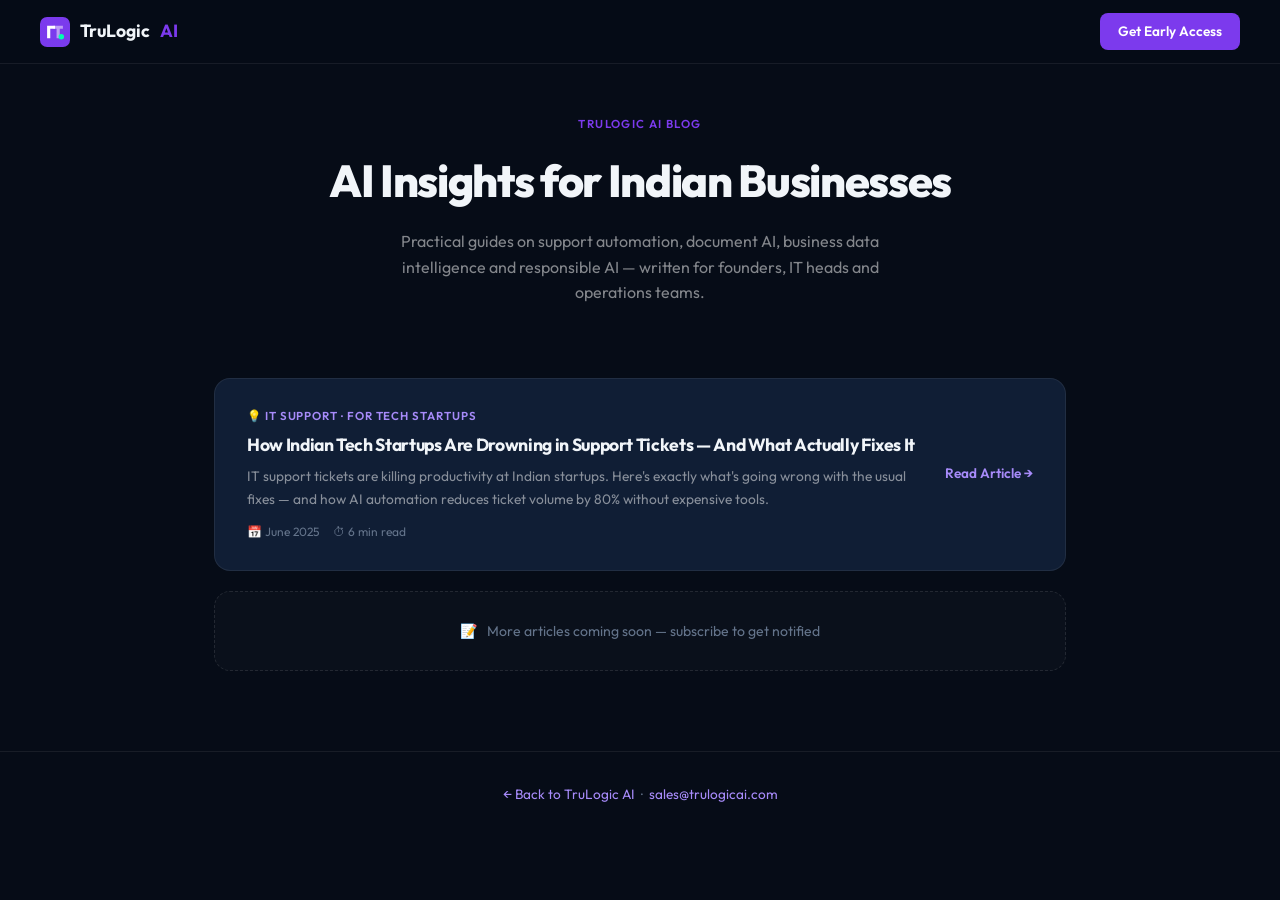
==== blog/index.html @ 50247b41 "Create index.html" ====
<!DOCTYPE html>
<html lang="en">
<head>
  <meta charset="UTF-8" />
  <meta name="viewport" content="width=device-width, initial-scale=1.0" />
  <title>Blog — AI Insights for Indian Businesses | TruLogic AI</title>
  <meta name="description" content="Practical AI insights for Indian businesses — support automation, document intelligence, business data AI, LLM governance. Written by the TruLogic AI team." />
  <meta name="robots" content="index, follow" />
  <link rel="canonical" href="https://trulogicai.com/blog/" />
  <link rel="preconnect" href="https://fonts.googleapis.com">
  <link rel="preconnect" href="https://fonts.gstatic.com" crossorigin>
  <link href="https://fonts.googleapis.com/css2?family=Outfit:wght@300;400;500;600;700;800&family=JetBrains+Mono:wght@400;500&display=swap" rel="stylesheet">
  <style>
    *,*::before,*::after{box-sizing:border-box;margin:0;padding:0}
    :root{--bg:#060C17;--surface:#0B1426;--card:#101E35;--purple:#7C3AED;--white:#F1F5F9;--muted:#64748B;--border:rgba(255,255,255,0.07);--font:'Outfit',sans-serif}
    body{font-family:var(--font);background:var(--bg);color:var(--white);line-height:1.6;overflow-x:hidden}
    a{text-decoration:none;color:inherit}
    .nav{position:fixed;top:0;left:0;right:0;z-index:100;height:64px;padding:0 40px;display:flex;align-items:center;justify-content:space-between;background:rgba(6,12,23,0.92);backdrop-filter:blur(20px);border-bottom:1px solid var(--border)}
    .nav-logo{display:flex;align-items:center;gap:10px;font-size:1.1rem;font-weight:700}
    .logo-ai{color:var(--purple)}
    .nav-cta{background:var(--purple);color:white;padding:8px 18px;border-radius:8px;font-size:0.85rem;font-weight:600}
    .container{max-width:900px;margin:0 auto;padding:0 24px}
    .blog-index-hero{padding:110px 24px 52px;text-align:center}
    .eyebrow{display:inline-block;font-size:0.72rem;font-weight:600;letter-spacing:0.12em;text-transform:uppercase;color:var(--purple);margin-bottom:12px}
    h1{font-size:clamp(1.8rem,4vw,2.8rem);font-weight:800;letter-spacing:-0.03em;margin-bottom:12px}
    .sub{font-size:1rem;color:rgba(255,255,255,0.5);max-width:480px;margin:0 auto}
    .articles{padding:20px 24px 80px;max-width:900px;margin:0 auto;display:grid;gap:20px}
    .article-card{background:var(--card);border:1px solid var(--border);border-radius:16px;padding:28px 32px;display:grid;grid-template-columns:1fr auto;gap:20px;align-items:center;transition:all 0.2s}
    .article-card:hover{border-color:rgba(124,58,237,0.35);transform:translateY(-2px)}
    .ac-cat{font-size:0.72rem;font-weight:600;letter-spacing:0.08em;text-transform:uppercase;color:#A78BFA;margin-bottom:8px}
    .ac-title{font-size:1.1rem;font-weight:700;letter-spacing:-0.02em;margin-bottom:8px;line-height:1.35}
    .ac-desc{font-size:0.86rem;color:rgba(255,255,255,0.5);line-height:1.65;margin-bottom:12px}
    .ac-meta{font-size:0.75rem;color:var(--muted);display:flex;gap:14px}
    .ac-read{display:inline-flex;align-items:center;gap:6px;font-size:0.85rem;font-weight:600;color:#A78BFA;white-space:nowrap}
    .ac-read:hover{color:#C4B5FD}
    .coming-soon{background:rgba(255,255,255,0.02);border:1px dashed rgba(255,255,255,0.1);border-radius:16px;padding:28px 32px;text-align:center;color:var(--muted);font-size:0.88rem}
    .blog-footer{border-top:1px solid var(--border);padding:32px 24px;text-align:center;font-size:0.85rem;color:var(--muted)}
    .blog-footer a{color:#A78BFA}
    @media(max-width:600px){.nav{padding:0 16px}.article-card{grid-template-columns:1fr}.ac-read{display:none}}
  </style>
</head>
<body>

  <nav class="nav">
    <a href="/" class="nav-logo">
      <svg width="30" height="30" viewBox="0 0 38 38" fill="none">
        <rect width="38" height="38" rx="9" fill="url(#bl2)"/>
        <path d="M9 11L19 11L19 15L13 15L13 27L9 27Z" fill="white"/>
        <path d="M17 11L29 11L29 15L25 15L25 27L21 27L21 15L17 15Z" fill="rgba(255,255,255,0.5)"/>
        <circle cx="27" cy="25" r="3.5" fill="#00FFB2"/>
        <defs><linearGradient id="bl2" x1="0" y1="0" x2="38" y2="38"><stop stop-color="#7C3AED"/><stop offset="1" stop-color="#2563EB"/></linearGradient></defs>
      </svg>
      TruLogic<span class="logo-ai">AI</span>
    </a>
    <a href="/#contact" class="nav-cta">Get Early Access</a>
  </nav>

  <div class="blog-index-hero">
    <div class="eyebrow">TruLogic AI Blog</div>
    <h1>AI Insights for Indian Businesses</h1>
    <p class="sub">Practical guides on support automation, document AI, business data intelligence and responsible AI — written for founders, IT heads and operations teams.</p>
  </div>

  <div class="articles">

    <a href="/blog/support-tickets-tech-startups.html" class="article-card">
      <div>
        <div class="ac-cat">💡 IT Support · For Tech Startups</div>
        <div class="ac-title">How Indian Tech Startups Are Drowning in Support Tickets — And What Actually Fixes It</div>
        <div class="ac-desc">IT support tickets are killing productivity at Indian startups. Here's exactly what's going wrong with the usual fixes — and how AI automation reduces ticket volume by 80% without expensive tools.</div>
        <div class="ac-meta">
          <span>📅 June 2025</span>
          <span>⏱ 6 min read</span>
        </div>
      </div>
      <span class="ac-read">Read Article →</span>
    </a>

    <div class="coming-soon">
      📝 &nbsp; More articles coming soon — <a href="/#contact">subscribe to get notified</a>
    </div>

  </div>

  <div class="blog-footer">
    <a href="/">← Back to TruLogic AI</a> &nbsp;·&nbsp; <a href="mailto:sales@trulogicai.com">sales@trulogicai.com</a>
  </div>

</body>
</html>
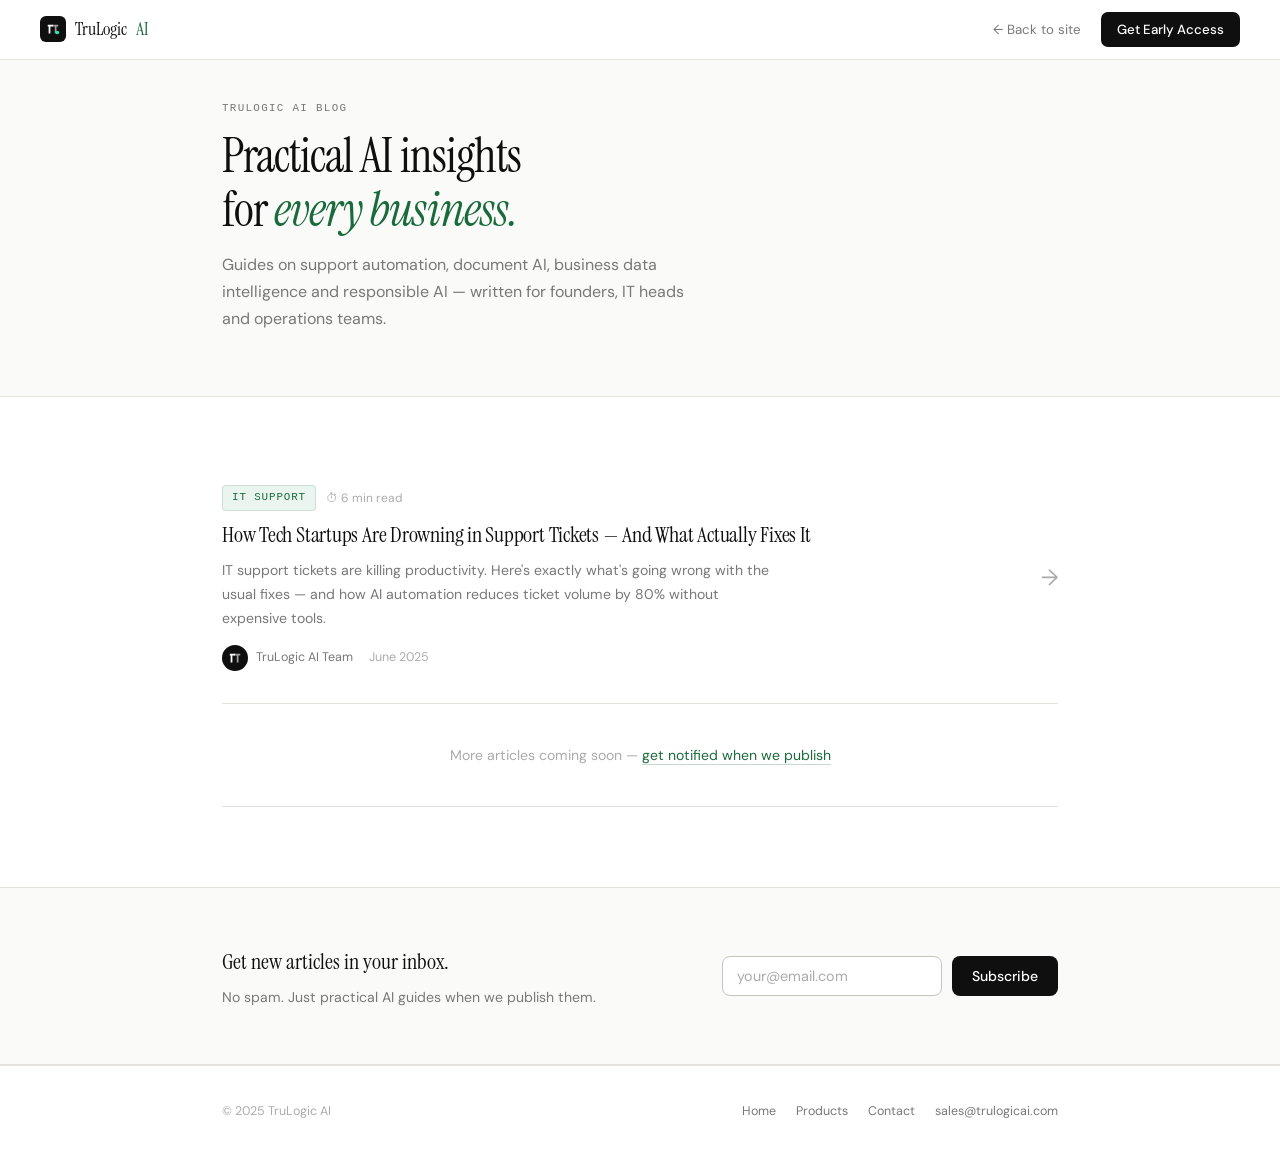
==== commit 24e4b992: "Add files via upload" ====
--- a/blog/index.html
+++ b/blog/index.html
@@ -3,88 +3,205 @@
 <head>
   <meta charset="UTF-8" />
   <meta name="viewport" content="width=device-width, initial-scale=1.0" />
-  <title>Blog — AI Insights for Indian Businesses | TruLogic AI</title>
-  <meta name="description" content="Practical AI insights for Indian businesses — support automation, document intelligence, business data AI, LLM governance. Written by the TruLogic AI team." />
+  <title>Blog — AI Insights for Every Business | TruLogic AI</title>
+  <meta name="description" content="Practical AI insights for businesses — support automation, document intelligence, business data AI, LLM governance. Written by the TruLogic AI team." />
   <meta name="robots" content="index, follow" />
   <link rel="canonical" href="https://trulogicai.com/blog/" />
+  <link rel="icon" type="image/png" href="/trulogicai-logo-square.png" />
   <link rel="preconnect" href="https://fonts.googleapis.com">
   <link rel="preconnect" href="https://fonts.gstatic.com" crossorigin>
-  <link href="https://fonts.googleapis.com/css2?family=Outfit:wght@300;400;500;600;700;800&family=JetBrains+Mono:wght@400;500&display=swap" rel="stylesheet">
+  <link href="https://fonts.googleapis.com/css2?family=Instrument+Serif:ital@0;1&family=DM+Sans:ital,opsz,wght@0,9..40,300;0,9..40,400;0,9..40,500;0,9..40,600;1,9..40,300&display=swap" rel="stylesheet">
   <style>
     *,*::before,*::after{box-sizing:border-box;margin:0;padding:0}
-    :root{--bg:#060C17;--surface:#0B1426;--card:#101E35;--purple:#7C3AED;--white:#F1F5F9;--muted:#64748B;--border:rgba(255,255,255,0.07);--font:'Outfit',sans-serif}
-    body{font-family:var(--font);background:var(--bg);color:var(--white);line-height:1.6;overflow-x:hidden}
+    :root{
+      --white:#FFFFFF;--off:#FAFAF9;--bg:#F5F4F0;
+      --ink:#0F0F0F;--ink-2:#3D3D3D;--ink-3:#787878;--ink-4:#ABABAB;
+      --border:#E4E2DC;--border-dark:#C8C5BC;
+      --accent:#1A6B3C;--accent-bg:#EBF5EF;
+      --serif:'Instrument Serif',Georgia,serif;
+      --sans:'DM Sans',system-ui,sans-serif;
+      --mono:'JetBrains Mono','Courier New',monospace;
+      --shadow:0 1px 3px rgba(0,0,0,0.06),0 1px 2px rgba(0,0,0,0.04);
+      --shadow-md:0 4px 12px rgba(0,0,0,0.08),0 2px 4px rgba(0,0,0,0.04);
+    }
+    html{scroll-behavior:smooth}
+    body{font-family:var(--sans);background:var(--white);color:var(--ink);line-height:1.6;-webkit-font-smoothing:antialiased}
     a{text-decoration:none;color:inherit}
-    .nav{position:fixed;top:0;left:0;right:0;z-index:100;height:64px;padding:0 40px;display:flex;align-items:center;justify-content:space-between;background:rgba(6,12,23,0.92);backdrop-filter:blur(20px);border-bottom:1px solid var(--border)}
-    .nav-logo{display:flex;align-items:center;gap:10px;font-size:1.1rem;font-weight:700}
-    .logo-ai{color:var(--purple)}
-    .nav-cta{background:var(--purple);color:white;padding:8px 18px;border-radius:8px;font-size:0.85rem;font-weight:600}
-    .container{max-width:900px;margin:0 auto;padding:0 24px}
-    .blog-index-hero{padding:110px 24px 52px;text-align:center}
-    .eyebrow{display:inline-block;font-size:0.72rem;font-weight:600;letter-spacing:0.12em;text-transform:uppercase;color:var(--purple);margin-bottom:12px}
-    h1{font-size:clamp(1.8rem,4vw,2.8rem);font-weight:800;letter-spacing:-0.03em;margin-bottom:12px}
-    .sub{font-size:1rem;color:rgba(255,255,255,0.5);max-width:480px;margin:0 auto}
-    .articles{padding:20px 24px 80px;max-width:900px;margin:0 auto;display:grid;gap:20px}
-    .article-card{background:var(--card);border:1px solid var(--border);border-radius:16px;padding:28px 32px;display:grid;grid-template-columns:1fr auto;gap:20px;align-items:center;transition:all 0.2s}
-    .article-card:hover{border-color:rgba(124,58,237,0.35);transform:translateY(-2px)}
-    .ac-cat{font-size:0.72rem;font-weight:600;letter-spacing:0.08em;text-transform:uppercase;color:#A78BFA;margin-bottom:8px}
-    .ac-title{font-size:1.1rem;font-weight:700;letter-spacing:-0.02em;margin-bottom:8px;line-height:1.35}
-    .ac-desc{font-size:0.86rem;color:rgba(255,255,255,0.5);line-height:1.65;margin-bottom:12px}
-    .ac-meta{font-size:0.75rem;color:var(--muted);display:flex;gap:14px}
-    .ac-read{display:inline-flex;align-items:center;gap:6px;font-size:0.85rem;font-weight:600;color:#A78BFA;white-space:nowrap}
-    .ac-read:hover{color:#C4B5FD}
-    .coming-soon{background:rgba(255,255,255,0.02);border:1px dashed rgba(255,255,255,0.1);border-radius:16px;padding:28px 32px;text-align:center;color:var(--muted);font-size:0.88rem}
-    .blog-footer{border-top:1px solid var(--border);padding:32px 24px;text-align:center;font-size:0.85rem;color:var(--muted)}
-    .blog-footer a{color:#A78BFA}
-    @media(max-width:600px){.nav{padding:0 16px}.article-card{grid-template-columns:1fr}.ac-read{display:none}}
+
+    /* NAV */
+    .nav{position:fixed;top:0;left:0;right:0;z-index:100;height:60px;background:rgba(255,255,255,0.92);backdrop-filter:blur(12px);border-bottom:1px solid var(--border);display:flex;align-items:center;justify-content:space-between;padding:0 40px}
+    .nav-logo{display:flex;align-items:center;gap:9px;font-family:var(--serif);font-size:1.1rem;color:var(--ink)}
+    .logo-mark{width:26px;height:26px;background:var(--ink);border-radius:6px;display:flex;align-items:center;justify-content:center}
+    .logo-mark svg{width:14px;height:14px}
+    .logo-ai{color:var(--accent)}
+    .nav-right{display:flex;align-items:center;gap:20px}
+    .nav-back{font-size:.83rem;color:var(--ink-3);display:flex;align-items:center;gap:5px;transition:color .15s}
+    .nav-back:hover{color:var(--ink)}
+    .nav-cta{background:var(--ink);color:var(--white);padding:7px 16px;border-radius:7px;font-size:.83rem;font-weight:500;transition:background .15s}
+    .nav-cta:hover{background:#333}
+
+    /* HERO */
+    .blog-hero{padding:100px 0 64px;border-bottom:1px solid var(--border);background:var(--off)}
+    .container{max-width:900px;margin:0 auto;padding:0 32px}
+    .eyebrow{font-family:var(--mono);font-size:.68rem;font-weight:500;letter-spacing:.12em;text-transform:uppercase;color:var(--ink-3);margin-bottom:12px;display:block}
+    .blog-hero h1{font-family:var(--serif);font-size:clamp(2rem,4vw,3rem);font-weight:400;line-height:1.12;letter-spacing:-.02em;margin-bottom:14px}
+    .blog-hero h1 em{font-style:italic;color:var(--accent)}
+    .blog-hero p{font-size:1rem;color:var(--ink-3);max-width:480px;line-height:1.7}
+
+    /* ARTICLES */
+    .articles{padding:56px 0 80px}
+    .articles-grid{display:flex;flex-direction:column;gap:0}
+
+    .article-card{display:grid;grid-template-columns:1fr auto;gap:32px;align-items:start;padding:32px 0;border-bottom:1px solid var(--border);transition:all .15s;cursor:pointer}
+    .article-card:first-child{border-top:none}
+    .article-card:hover .ac-title{color:var(--accent)}
+    .ac-meta-top{display:flex;align-items:center;gap:10px;margin-bottom:10px;flex-wrap:wrap}
+    .ac-cat{font-family:var(--mono);font-size:.68rem;font-weight:500;letter-spacing:.08em;text-transform:uppercase;color:var(--accent);background:var(--accent-bg);padding:3px 9px;border-radius:4px;border:1px solid rgba(26,107,60,.15)}
+    .ac-read-time{font-size:.75rem;color:var(--ink-4)}
+    .ac-title{font-family:var(--serif);font-size:1.4rem;font-weight:400;line-height:1.25;letter-spacing:-.01em;margin-bottom:10px;transition:color .15s}
+    .ac-desc{font-size:.88rem;color:var(--ink-3);line-height:1.7;margin-bottom:14px;max-width:560px}
+    .ac-footer{display:flex;align-items:center;gap:16px}
+    .ac-author{display:flex;align-items:center;gap:8px}
+    .ac-avatar{width:26px;height:26px;background:var(--ink);border-radius:50%;display:flex;align-items:center;justify-content:center}
+    .ac-avatar svg{width:14px;height:14px}
+    .ac-author-name{font-size:.78rem;color:var(--ink-3)}
+    .ac-date{font-size:.78rem;color:var(--ink-4)}
+    .ac-arrow{font-size:1.4rem;color:var(--ink-4);transition:all .2s;flex-shrink:0;align-self:center}
+    .article-card:hover .ac-arrow{color:var(--accent);transform:translateX(4px)}
+
+    /* COMING SOON */
+    .coming-soon{padding:40px 0;text-align:center;color:var(--ink-4);font-size:.88rem;border-bottom:1px solid var(--border)}
+    .coming-soon a{color:var(--accent);border-bottom:1px solid rgba(26,107,60,.25)}
+
+    /* NEWSLETTER */
+    .newsletter{padding:56px 0;background:var(--off);border-top:1px solid var(--border);border-bottom:1px solid var(--border)}
+    .newsletter-inner{display:flex;align-items:center;justify-content:space-between;gap:32px;flex-wrap:wrap}
+    .newsletter h3{font-family:var(--serif);font-size:1.4rem;font-weight:400;margin-bottom:6px}
+    .newsletter p{font-size:.88rem;color:var(--ink-3)}
+    .nl-form{display:flex;gap:10px;flex-wrap:wrap}
+    .nl-input{flex:1;min-width:220px;padding:10px 14px;background:var(--white);border:1px solid var(--border-dark);border-radius:8px;font-family:var(--sans);font-size:.9rem;color:var(--ink);outline:none;transition:border-color .15s}
+    .nl-input:focus{border-color:var(--ink)}
+    .nl-input::placeholder{color:var(--ink-4)}
+    .nl-btn{background:var(--ink);color:var(--white);padding:10px 20px;border:none;border-radius:8px;font-family:var(--sans);font-size:.88rem;font-weight:500;cursor:pointer;white-space:nowrap;transition:background .15s}
+    .nl-btn:hover{background:#333}
+
+    /* FOOTER */
+    .footer{padding:36px 0;border-top:1px solid var(--border)}
+    .footer-inner{display:flex;align-items:center;justify-content:space-between;flex-wrap:wrap;gap:16px}
+    .footer-copy{font-size:.78rem;color:var(--ink-4)}
+    .footer-links{display:flex;gap:20px}
+    .footer-links a{font-size:.78rem;color:var(--ink-3);transition:color .15s}
+    .footer-links a:hover{color:var(--ink)}
+
+    @media(max-width:768px){
+      .nav{padding:0 20px}
+      .article-card{grid-template-columns:1fr}
+      .ac-arrow{display:none}
+      .newsletter-inner{flex-direction:column;text-align:center}
+      .nl-form{width:100%}
+    }
   </style>
 </head>
 <body>
 
   <nav class="nav">
     <a href="/" class="nav-logo">
-      <svg width="30" height="30" viewBox="0 0 38 38" fill="none">
-        <rect width="38" height="38" rx="9" fill="url(#bl2)"/>
-        <path d="M9 11L19 11L19 15L13 15L13 27L9 27Z" fill="white"/>
-        <path d="M17 11L29 11L29 15L25 15L25 27L21 27L21 15L17 15Z" fill="rgba(255,255,255,0.5)"/>
-        <circle cx="27" cy="25" r="3.5" fill="#00FFB2"/>
-        <defs><linearGradient id="bl2" x1="0" y1="0" x2="38" y2="38"><stop stop-color="#7C3AED"/><stop offset="1" stop-color="#2563EB"/></linearGradient></defs>
-      </svg>
+      <div class="logo-mark">
+        <svg viewBox="0 0 16 16" fill="none">
+          <path d="M2 3h6v2H5v8H3V5H2V3z" fill="white"/>
+          <path d="M7 3h7v2h-2v8h-2V5H7V3z" fill="rgba(255,255,255,0.6)"/>
+          <circle cx="13" cy="12" r="2" fill="#00FFB2"/>
+        </svg>
+      </div>
       TruLogic<span class="logo-ai">AI</span>
     </a>
-    <a href="/#contact" class="nav-cta">Get Early Access</a>
+    <div class="nav-right">
+      <a href="/" class="nav-back">← Back to site</a>
+      <a href="/#contact" class="nav-cta">Get Early Access</a>
+    </div>
   </nav>
 
-  <div class="blog-index-hero">
-    <div class="eyebrow">TruLogic AI Blog</div>
-    <h1>AI Insights for Indian Businesses</h1>
-    <p class="sub">Practical guides on support automation, document AI, business data intelligence and responsible AI — written for founders, IT heads and operations teams.</p>
+  <div class="blog-hero">
+    <div class="container">
+      <span class="eyebrow">TruLogic AI Blog</span>
+      <h1>Practical AI insights<br/>for <em>every business.</em></h1>
+      <p>Guides on support automation, document AI, business data intelligence and responsible AI — written for founders, IT heads and operations teams.</p>
+    </div>
   </div>
 
-  <div class="articles">
-
-    <a href="/blog/support-tickets-tech-startups.html" class="article-card">
-      <div>
-        <div class="ac-cat">💡 IT Support · For Tech Startups</div>
-        <div class="ac-title">How Indian Tech Startups Are Drowning in Support Tickets — And What Actually Fixes It</div>
-        <div class="ac-desc">IT support tickets are killing productivity at Indian startups. Here's exactly what's going wrong with the usual fixes — and how AI automation reduces ticket volume by 80% without expensive tools.</div>
-        <div class="ac-meta">
-          <span>📅 June 2025</span>
-          <span>⏱ 6 min read</span>
-        </div>
-      </div>
-      <span class="ac-read">Read Article →</span>
-    </a>
-
-    <div class="coming-soon">
-      📝 &nbsp; More articles coming soon — <a href="/#contact">subscribe to get notified</a>
-    </div>
-
-  </div>
-
-  <div class="blog-footer">
-    <a href="/">← Back to TruLogic AI</a> &nbsp;·&nbsp; <a href="mailto:sales@trulogicai.com">sales@trulogicai.com</a>
-  </div>
+  <section class="articles">
+    <div class="container">
+      <div class="articles-grid">
+
+        <a href="/blog/support-tickets-tech-startups.html" class="article-card">
+          <div>
+            <div class="ac-meta-top">
+              <span class="ac-cat">IT Support</span>
+              <span class="ac-read-time">⏱ 6 min read</span>
+            </div>
+            <div class="ac-title">How Tech Startups Are Drowning in Support Tickets — And What Actually Fixes It</div>
+            <div class="ac-desc">IT support tickets are killing productivity. Here's exactly what's going wrong with the usual fixes — and how AI automation reduces ticket volume by 80% without expensive tools.</div>
+            <div class="ac-footer">
+              <div class="ac-author">
+                <div class="ac-avatar">
+                  <svg viewBox="0 0 16 16" fill="none">
+                    <path d="M2 3h6v2H5v8H3V5H2V3z" fill="white"/>
+                    <path d="M7 3h7v2h-2v8h-2V5H7V3z" fill="rgba(255,255,255,0.6)"/>
+                  </svg>
+                </div>
+                <span class="ac-author-name">TruLogic AI Team</span>
+              </div>
+              <span class="ac-date">June 2025</span>
+            </div>
+          </div>
+          <div class="ac-arrow">→</div>
+        </a>
+
+        <div class="coming-soon">
+          More articles coming soon — <a href="/#contact">get notified when we publish</a>
+        </div>
+
+      </div>
+    </div>
+  </section>
+
+  <section class="newsletter">
+    <div class="container">
+      <div class="newsletter-inner">
+        <div>
+          <h3>Get new articles in your inbox.</h3>
+          <p>No spam. Just practical AI guides when we publish them.</p>
+        </div>
+        <div class="nl-form">
+          <input type="email" class="nl-input" placeholder="your@email.com" />
+          <button class="nl-btn" onclick="handleNL(event)">Subscribe</button>
+        </div>
+      </div>
+    </div>
+  </section>
+
+  <footer class="footer">
+    <div class="container">
+      <div class="footer-inner">
+        <div class="footer-copy">© 2025 TruLogic AI</div>
+        <div class="footer-links">
+          <a href="/">Home</a>
+          <a href="/#products">Products</a>
+          <a href="/#contact">Contact</a>
+          <a href="mailto:sales@trulogicai.com">sales@trulogicai.com</a>
+        </div>
+      </div>
+    </div>
+  </footer>
+
+  <script>
+    function handleNL(e) {
+      const input = e.target.previousElementSibling;
+      if (input.value && input.value.includes('@')) {
+        window.location.href = `mailto:sales@trulogicai.com?subject=Blog subscription&body=Please add me to your blog list: ${input.value}`;
+      }
+    }
+  </script>
 
 </body>
 </html>
